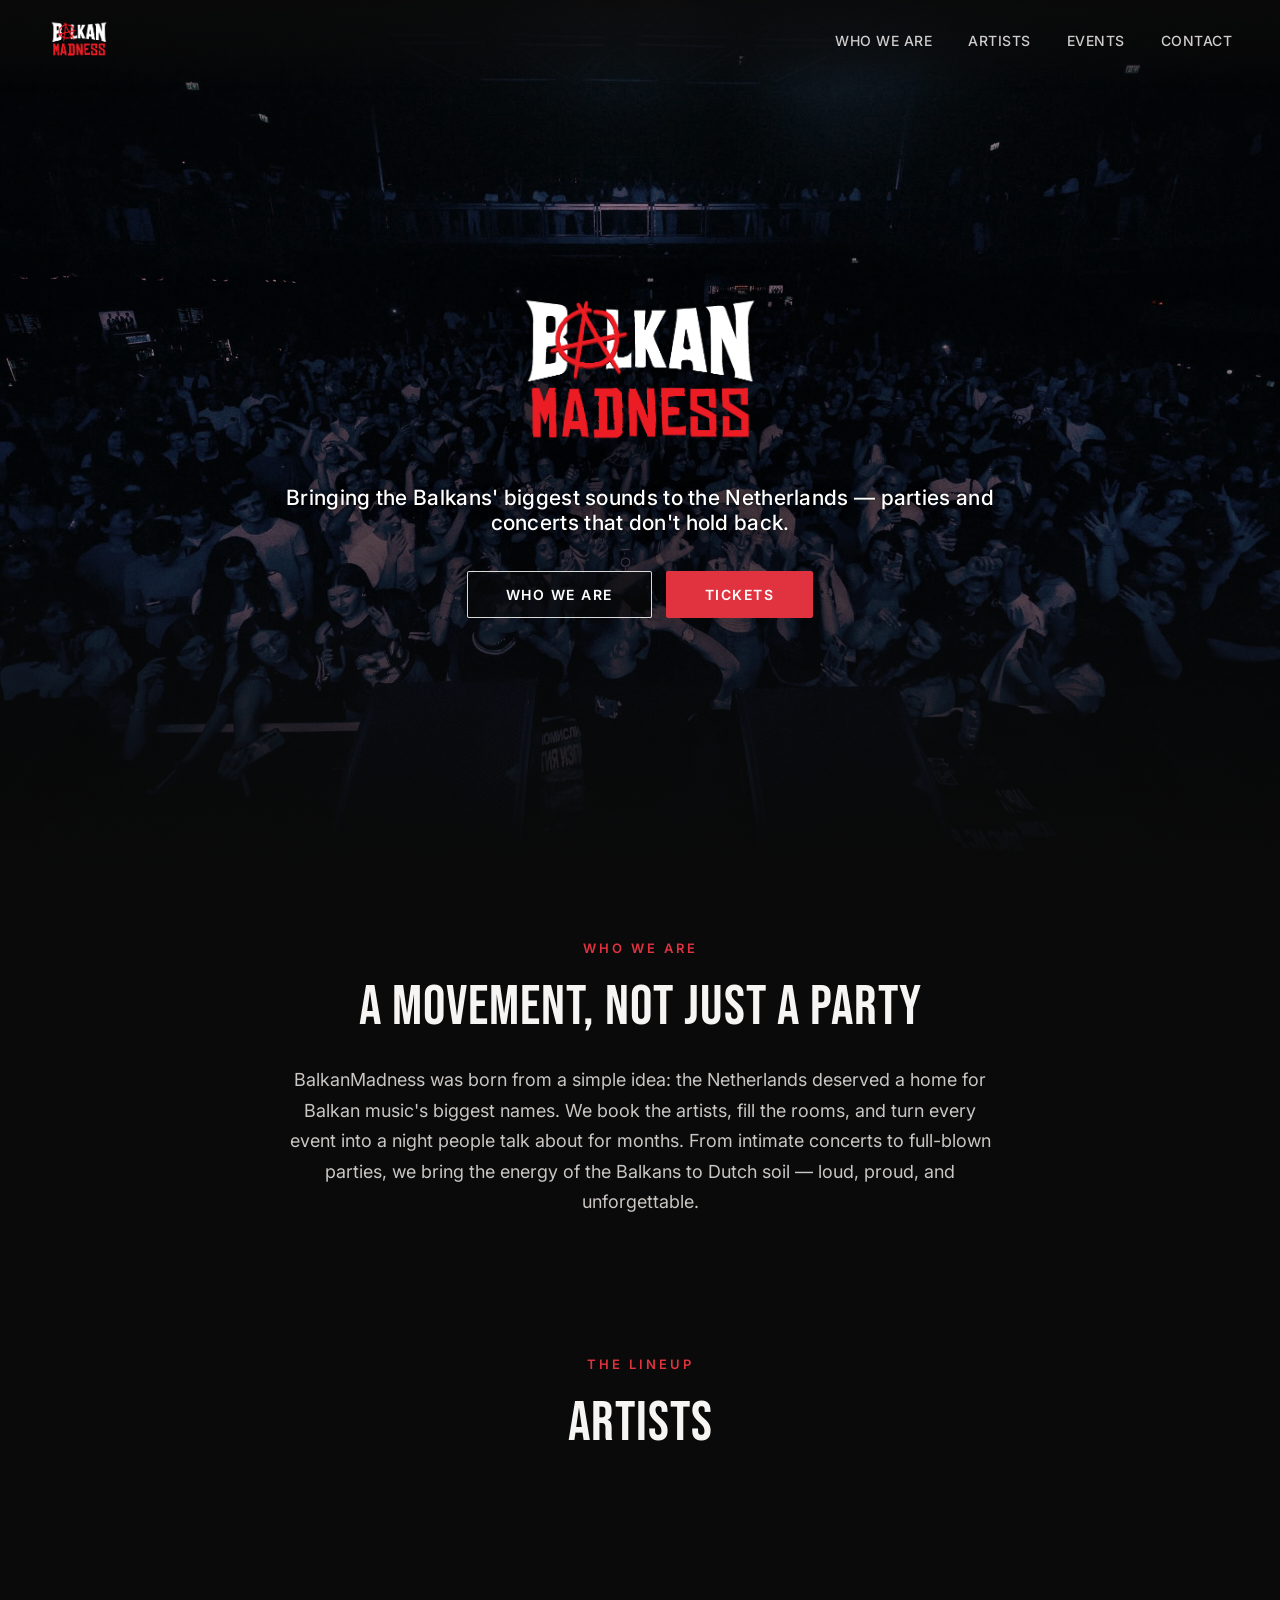
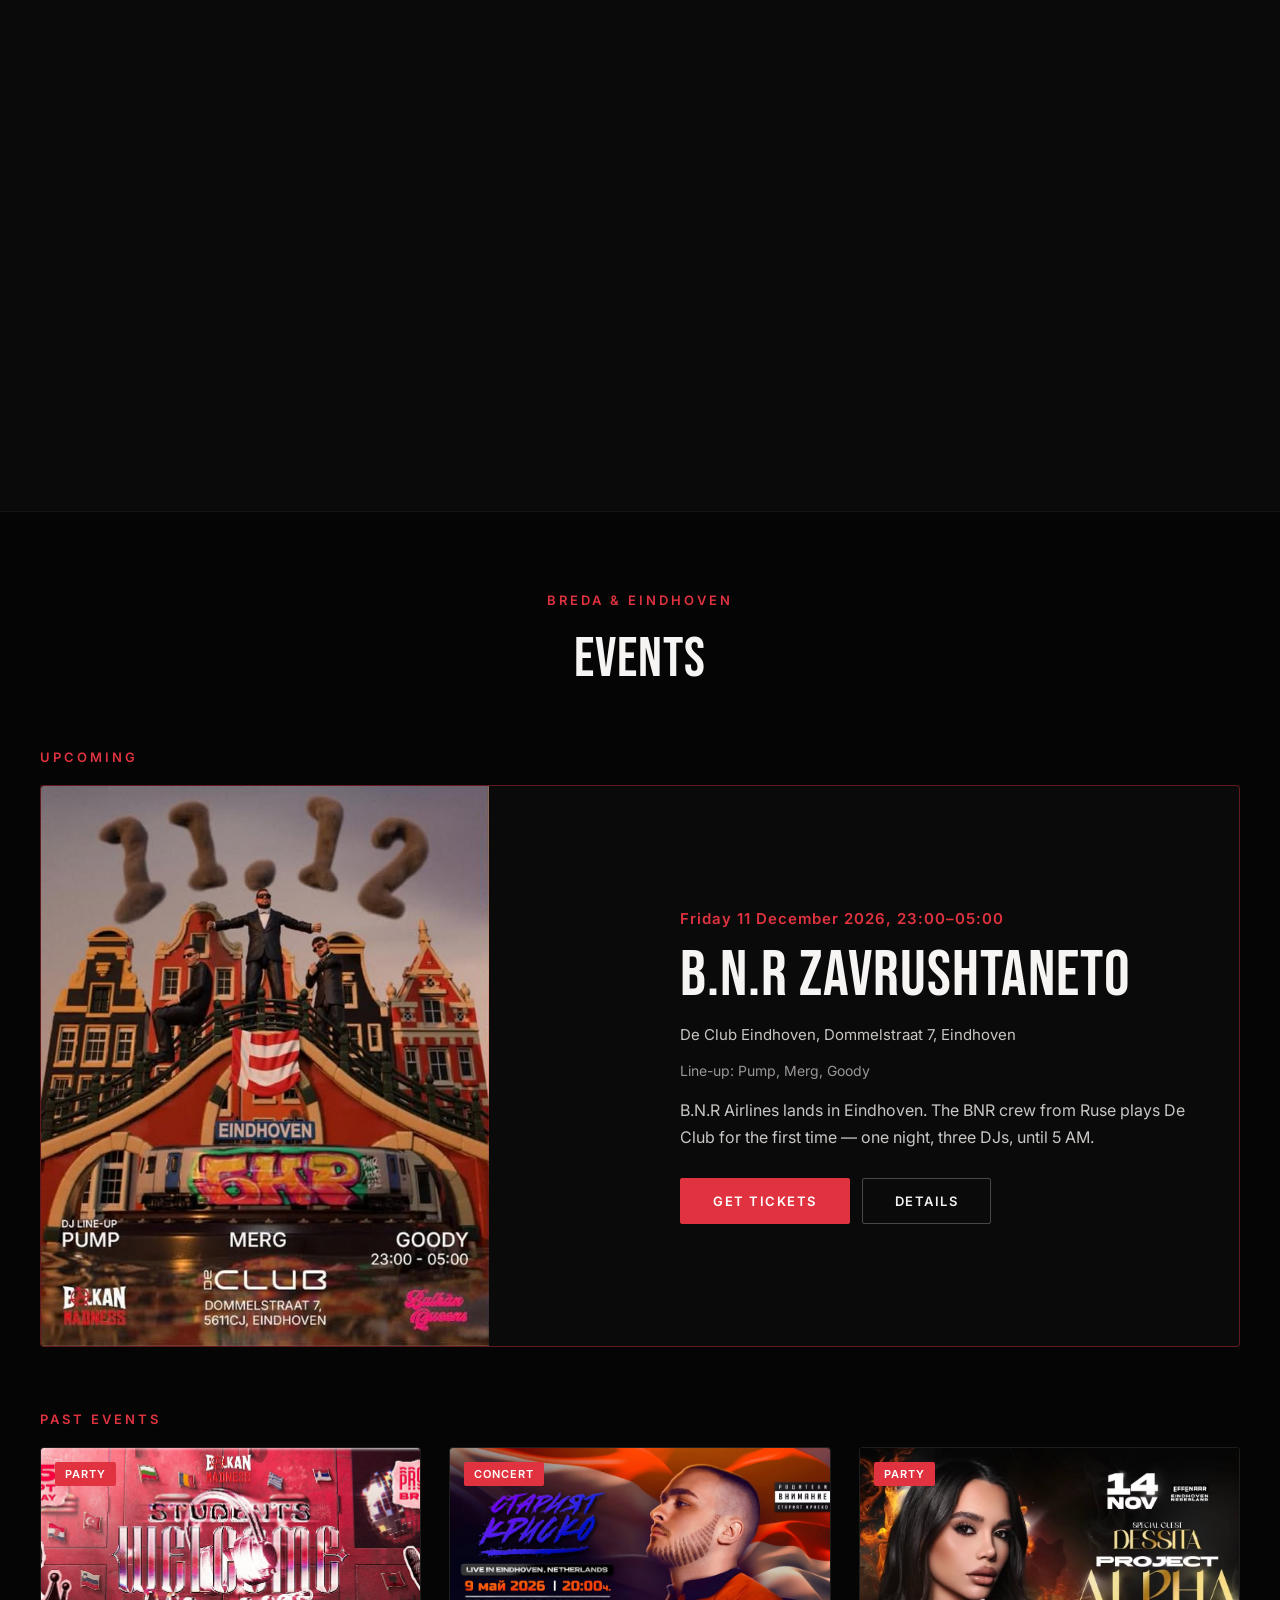
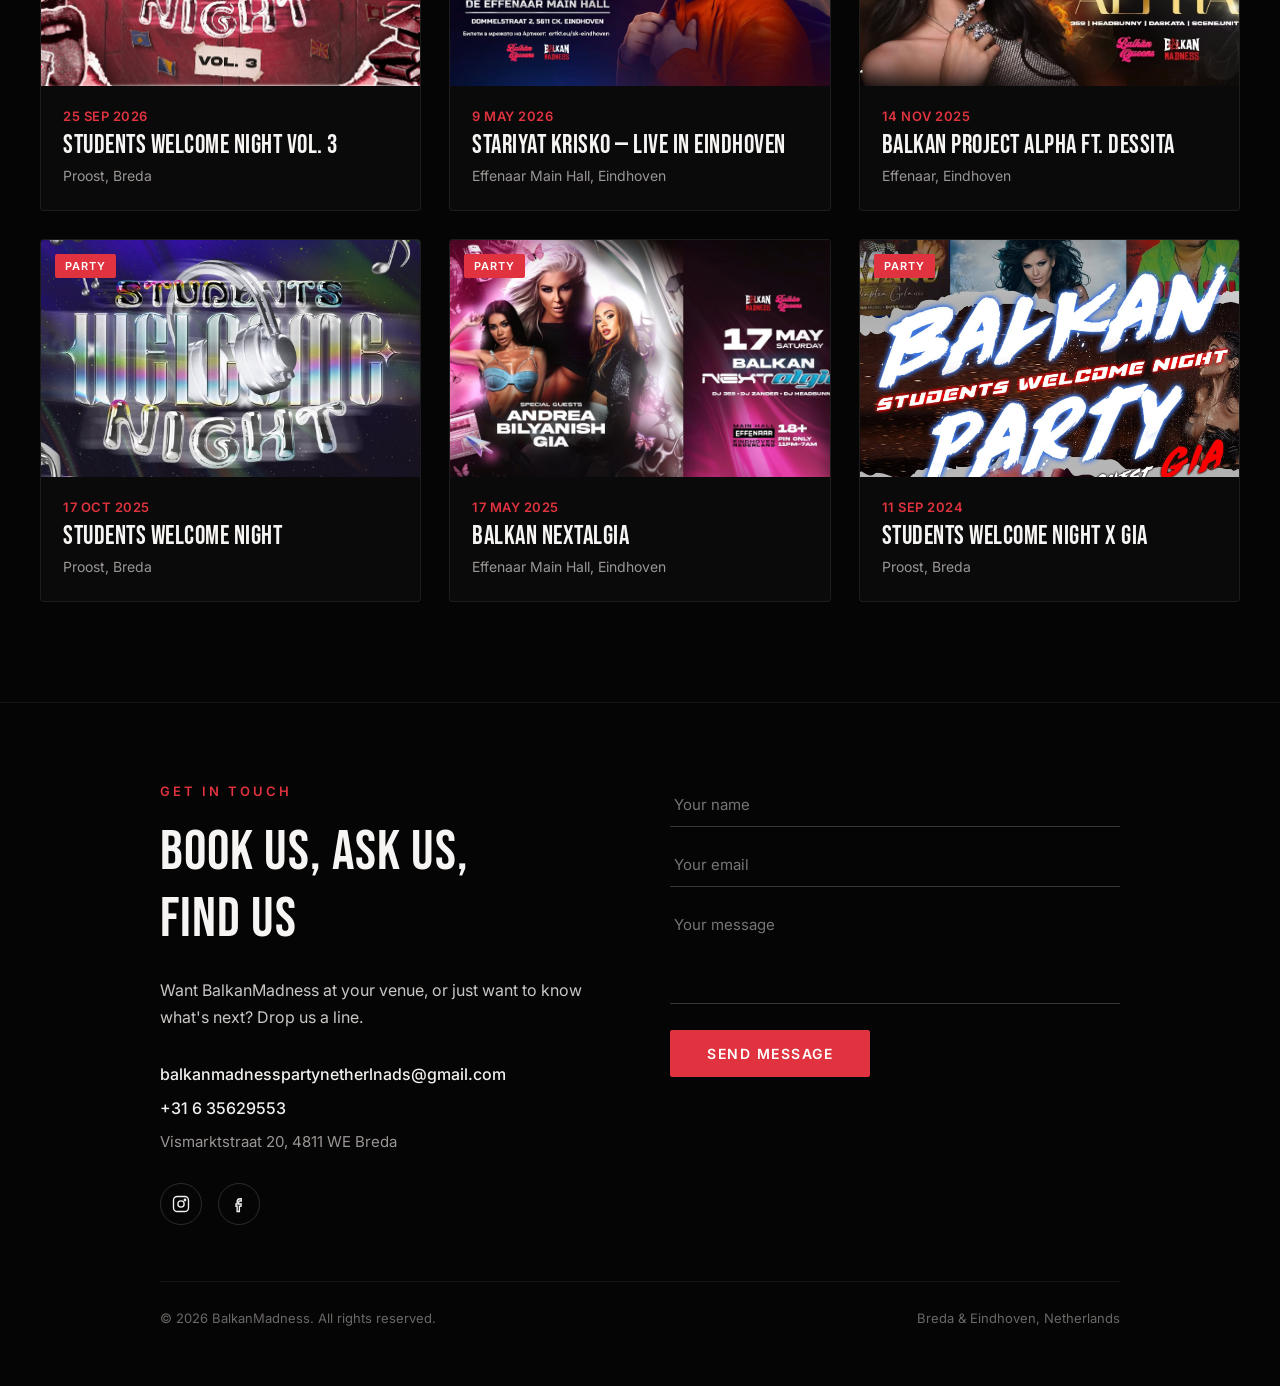
==== index.html @ 9ee56caf "BalkanMadness site with owner admin (Decap CMS) Co-Authored-By: Claude Opus 5.5 <noreply@anthropic.c" ====
<!DOCTYPE html>
<html lang="en">
<head>
<meta charset="utf-8">
<meta name="viewport" content="width=device-width, initial-scale=1">
<title>BalkanMadness — Balkan parties & concerts in the Netherlands</title>
<meta name="description" content="BalkanMadness brings the Balkans' biggest sounds to the Netherlands — parties and concerts in Breda & Eindhoven.">
<link rel="preconnect" href="https://fonts.googleapis.com">
<link rel="preconnect" href="https://fonts.gstatic.com" crossorigin>
<link href="https://fonts.googleapis.com/css2?family=Bebas+Neue&family=Inter:wght@400;500;600;700&display=swap" rel="stylesheet">
<link rel="stylesheet" href="styles.css">
</head>
<body>

<nav class="nav">
  <a href="#top" class="nav__logo"><img src="assets/logo.png" alt="BalkanMadness"></a>
  <div class="nav__links">
    <a href="#who">WHO WE ARE</a>
    <a href="#artists">ARTISTS</a>
    <a href="#events">EVENTS</a>
    <a href="#contact">CONTACT</a>
  </div>
</nav>

<section class="hero" id="top">
  <div class="hero__slides" id="heroSlides"></div>
  <div class="hero__fade"></div>
  <div class="hero__content">
    <div class="hero__glow"></div>
    <img class="hero__logo" src="assets/logo.png" alt="BalkanMadness">
    <p class="hero__tagline" id="heroTagline">Bringing the Balkans' biggest sounds to the Netherlands — parties and concerts that don't hold back.</p>
    <div class="hero__ctas">
      <a href="#who" class="btn btn--ghost">WHO WE ARE</a>
      <a href="https://weeztix.shop/zadm76kb" target="_blank" rel="noopener" class="btn btn--red" id="heroTickets">TICKETS</a>
    </div>
  </div>
  <div class="hero__dots" id="heroDots"></div>
</section>

<section class="section who" id="who">
  <div class="who__inner">
    <div class="eyebrow">WHO WE ARE</div>
    <h2 class="h2" id="whoHeading">A movement, not just a party</h2>
    <p class="body-lg" id="whoText">BalkanMadness was born from a simple idea: the Netherlands deserved a home for Balkan music's biggest names. We book the artists, fill the rooms, and turn every event into a night people talk about for months. From intimate concerts to full-blown parties, we bring the energy of the Balkans to Dutch soil — loud, proud, and unforgettable.</p>
  </div>
</section>

<section class="section artists" id="artists">
  <div class="section-head">
    <div class="eyebrow">THE LINEUP</div>
    <h2 class="h2">Artists</h2>
  </div>
  <div id="artistList"></div>
</section>

<section class="section events" id="events">
  <div class="section-head">
    <div class="eyebrow">BREDA &amp; EINDHOVEN</div>
    <h2 class="h2">Events</h2>
  </div>
  <div class="container">
    <div class="eyebrow eyebrow--left">UPCOMING</div>
    <div id="upcomingList"></div>
  </div>
  <div class="container">
    <div class="eyebrow eyebrow--left">PAST EVENTS</div>
    <div class="past-grid" id="pastList"></div>
  </div>
</section>

<section class="section contact" id="contact">
  <div class="contact__inner">
    <div class="contact__info">
      <div class="eyebrow eyebrow--left">GET IN TOUCH</div>
      <h2 class="h2">Book us, ask us,<br>find us</h2>
      <p class="body" id="contactText">Want BalkanMadness at your venue, or just want to know what's next? Drop us a line.</p>
      <div class="contact__lines">
        <a href="mailto:balkanmadnesspartynetherlnads@gmail.com" class="contact__email" id="contactEmail">balkanmadnesspartynetherlnads@gmail.com</a>
        <a href="tel:+31635629553" id="contactPhone">+31 6 35629553</a>
        <div class="muted" id="contactAddress">Vismarktstraat 20, 4811 WE Breda</div>
      </div>
      <div class="socials">
        <a href="https://www.instagram.com/balkanmadnessparty" target="_blank" rel="noopener" aria-label="Instagram" id="socialInstagram">
          <svg width="18" height="18" viewBox="0 0 24 24" fill="none" stroke="#f2f0ee" stroke-width="1.8"><rect x="2" y="2" width="20" height="20" rx="5"/><circle cx="12" cy="12" r="4.2"/><circle cx="17.3" cy="6.7" r="1"/></svg>
        </a>
        <a href="https://www.facebook.com/profile.php?id=61557188572329" target="_blank" rel="noopener" aria-label="Facebook" id="socialFacebook">
          <svg width="18" height="18" viewBox="0 0 24 24" fill="none" stroke="#f2f0ee" stroke-width="1.8"><path d="M15 8h-2c-1 0-1.5.6-1.5 1.7V12H15l-.4 3h-2.1v7h-3v-7H8v-3h1.5V9.4C9.5 6.8 11 5 13.3 5H15v3z"/></svg>
        </a>
      </div>
    </div>
    <!-- TODO: form is not wired to any backend. Connect to Formspree / Netlify Forms / your API. -->
    <form class="contact__form" id="contactForm">
      <input type="text" name="name" placeholder="Your name" required>
      <input type="email" name="email" placeholder="Your email" required>
      <textarea name="message" rows="4" placeholder="Your message" required></textarea>
      <button type="submit" class="btn btn--red btn--solid">SEND MESSAGE</button>
    </form>
  </div>
  <footer class="footer">
    <div>© 2026 BalkanMadness. All rights reserved.</div>
    <div>Breda &amp; Eindhoven, Netherlands</div>
  </footer>
</section>

<div class="modal" id="modal" hidden>
  <div class="modal__card" role="dialog" aria-modal="true">
    <button class="modal__close" id="modalClose" aria-label="Close">&times;</button>
    <div class="modal__poster" id="modalPoster"></div>
    <div class="modal__body">
      <div class="tag" id="modalTag"></div>
      <div class="modal__title" id="modalTitle"></div>
      <div class="modal__meta">
        <div><div class="meta-label">WHEN</div><div id="modalWhen"></div></div>
        <div><div class="meta-label">WHERE</div><div id="modalWhere"></div></div>
        <div><div class="meta-label">LINE-UP</div><div id="modalLineup"></div></div>
        <div><div class="meta-label">HOSTED BY</div><div id="modalHosts"></div></div>
      </div>
      <p class="body" id="modalDesc"></p>
      <div class="modal__actions">
        <a id="modalTickets" class="btn btn--red btn--solid btn--sm" target="_blank" rel="noopener">GET TICKETS</a>
        <a id="modalFb" class="btn btn--outline-red btn--sm" target="_blank" rel="noopener">VIEW ON FACEBOOK</a>
      </div>
    </div>
  </div>
</div>

<script src="main.js"></script>
</body>
</html>
---- styles.css ----
:root {
  --bg: #0a0a0a;
  --bg-alt: #050505;
  --red: #e0333f;
  --red-hover: #ff4d57;
  --ink: #f2f0ee;
  --ink-strong: #f7f5f4;
  --ink-body: #c9c6c4;
  --ink-muted: #9a9694;
  --ink-faint: #6b6866;
  --nav-link: #cfcccb;
  --line: rgba(255,255,255,0.08);
  --display: 'Bebas Neue', sans-serif;
  --sans: 'Inter', sans-serif;
}
* { box-sizing: border-box; }
html { scroll-behavior: smooth; }
body { margin: 0; background: var(--bg); color: var(--ink); font-family: var(--sans); overflow-x: clip; }
a { color: var(--red); text-decoration: none; }
a:hover { color: var(--red-hover); }
::selection { background: var(--red); color: #fff; }
img { display: block; }

/* Type */
.eyebrow { font-size: 13px; letter-spacing: 3px; color: var(--red); font-weight: 600; margin-bottom: 18px; }
.eyebrow--left { margin-bottom: 20px; }
.h2 { font-family: var(--display); font-weight: 400; font-size: clamp(36px,5vw,56px); letter-spacing: 1px; margin: 0 0 24px; color: var(--ink-strong); }
.section-head { text-align: center; margin-bottom: 56px; }
.section-head .h2 { margin: 0; }
.body-lg { font-size: 18px; line-height: 1.7; color: var(--ink-body); }
.body { font-size: 16px; line-height: 1.7; color: var(--ink-body); }
.muted { font-size: 15px; color: var(--ink-muted); }
.container { max-width: 1200px; margin: 0 auto 64px; }
.container:last-child { margin-bottom: 0; }
.section { scroll-margin-top: 70px; padding: 40px 24px; }

/* Buttons */
.btn { display: inline-block; padding: 14px 38px; font-size: 14px; font-weight: 600; letter-spacing: 1.5px; border-radius: 2px; border: 1.5px solid transparent; cursor: pointer; font-family: var(--sans); transition: background .2s, border-color .2s; }
.btn--sm { padding: 12px 28px; font-size: 13px; }
.btn--red { background: var(--red); border-color: var(--red); color: #fff; }
.btn--red:hover { background: var(--red-hover); border-color: var(--red-hover); color: #fff; }
.btn--ghost { border-color: rgba(255,255,255,0.85); background: rgba(10,10,10,0.55); color: #fff; }
.btn--ghost:hover { border-color: #fff; background: rgba(255,255,255,0.08); color: #fff; }
.btn--outline-red { border-color: var(--red); color: var(--ink); }
.btn--outline-red:hover { background: var(--red); color: #fff; }
.btn--outline { border-color: rgba(255,255,255,0.25); color: var(--ink); padding: 14px 32px; font-size: 13px; }
.tag { display: inline-block; padding: 5px 10px; background: var(--red); color: #fff; font-size: 11px; font-weight: 600; letter-spacing: 1px; border-radius: 2px; }

/* Nav — fixed, gradient fade, no hard edge */
.nav { position: fixed; top: 0; left: 0; right: 0; z-index: 100; display: flex; align-items: center; justify-content: space-between; padding: 18px 48px 28px; background: linear-gradient(180deg, rgba(10,10,10,0.92) 0%, rgba(10,10,10,0.6) 60%, rgba(10,10,10,0) 100%); }
.nav__logo img { height: 44px; width: auto; }
.nav__links { display: flex; gap: 36px; }
.nav__links a { color: var(--nav-link); font-size: 14px; font-weight: 500; letter-spacing: .5px; }
.nav__links a:hover { color: var(--red); }

/* Hero */
.hero { position: relative; height: 100vh; min-height: 640px; display: flex; align-items: center; justify-content: center; overflow: hidden; }
.hero__slides, .hero__slide { position: absolute; inset: 0; }
.hero__slide { opacity: 0; transition: opacity 1.2s ease; }
.hero__slide.is-active { opacity: 1; }
.hero__img { width: 100%; height: 100%; background-size: cover; background-position: center 60%; filter: grayscale(.3) brightness(1.15) contrast(1.05); }
.hero__tint { position: absolute; inset: 0; background: var(--red); mix-blend-mode: soft-light; opacity: .4; }
.hero__vignette { position: absolute; inset: 0; background: radial-gradient(ellipse at center, rgba(0,0,0,.2) 0%, rgba(0,0,0,.45) 100%); }
.hero__fade { position: absolute; inset: 0; background: linear-gradient(180deg, rgba(10,10,10,.35) 0%, rgba(10,10,10,.1) 25%, rgba(10,10,10,.15) 55%, rgba(10,10,10,.7) 82%, #0a0a0a 100%); }
.hero__content { position: relative; z-index: 2; text-align: center; padding: 0 24px; max-width: 820px; }
.hero__glow { position: absolute; inset: -80px -120px; z-index: -1; background: radial-gradient(ellipse at center, rgba(0,0,0,.6) 0%, rgba(0,0,0,.35) 45%, transparent 72%); pointer-events: none; }
.hero__logo { width: clamp(160px,22vw,260px); height: auto; margin: 0 auto; filter: drop-shadow(0 4px 18px rgba(0,0,0,.75)); }
.hero__tagline { font-size: clamp(17px,2vw,21px); color: #fff; font-weight: 500; margin-top: 20px; letter-spacing: .3px; text-shadow: 0 2px 12px rgba(0,0,0,.9), 0 0 2px rgba(0,0,0,.8); }
.hero__ctas { display: flex; gap: 14px; justify-content: center; flex-wrap: wrap; margin-top: 36px; }
.hero__dots { position: absolute; bottom: 28px; left: 50%; transform: translateX(-50%); display: flex; gap: 8px; z-index: 2; }
.hero__dots span { width: 24px; height: 3px; background: rgba(255,255,255,.3); transition: background .3s; }
.hero__dots span.is-active { background: var(--red); }

/* Who */
.who { padding: 40px 24px 80px; display: flex; justify-content: center; }
.who__inner { max-width: 720px; text-align: center; }

/* Artists — scroll-linked reveal (opacity/transform set by JS) */
.artist { max-width: 1100px; margin: 0 auto 72px; display: flex; align-items: center; gap: 64px; will-change: opacity, transform; opacity: 0; }
.artist--reverse { flex-direction: row-reverse; }
.artist__photo { flex: 1 1 0; min-width: 280px; aspect-ratio: 4/5; position: relative; overflow: hidden; border-radius: 4px; }
.artist__photo--placeholder { background: linear-gradient(135deg, #1e1113, #0d0808); }
.artist__photo--placeholder::before { content: ''; position: absolute; inset: 0; background-image: repeating-linear-gradient(115deg, rgba(255,255,255,.05) 0 2px, transparent 2px 14px); }
.artist__photo--placeholder span { position: absolute; bottom: 16px; left: 16px; font-family: monospace; font-size: 12px; color: rgba(255,255,255,.55); }
.artist__img { position: absolute; inset: 0; background-size: cover; background-position: center 30%; filter: brightness(1.05) contrast(1.1);
  -webkit-mask-image: radial-gradient(ellipse 48% 58% at 50% 46%, #000 45%, rgba(0,0,0,.6) 70%, transparent 100%);
          mask-image: radial-gradient(ellipse 48% 58% at 50% 46%, #000 45%, rgba(0,0,0,.6) 70%, transparent 100%); }
.artist__img--cutout { -webkit-mask-image: none; mask-image: none; background-size: contain; background-repeat: no-repeat; background-position: center bottom; }
.artist__text { flex: 1 1 0; min-width: 280px; }
.artist__name { font-family: var(--display); font-size: clamp(40px,5vw,64px); letter-spacing: 1px; color: var(--ink-strong); line-height: 1; }
.rule { width: 48px; height: 3px; background: var(--red); margin: 20px 0 24px; }

/* Events */
.events { padding: 80px 24px 100px; background: var(--bg-alt); border-top: 1px solid rgba(255,255,255,.06); }
.upcoming { display: grid; grid-template-columns: repeat(auto-fit, minmax(300px, 1fr)); background: var(--bg); border: 1px solid rgba(224,51,63,.4); border-radius: 4px; overflow: hidden; cursor: pointer; transition: border-color .25s; margin-bottom: 24px; }
.upcoming:hover { border-color: var(--red); }
.upcoming__poster { aspect-ratio: 4/5; max-height: 560px; background: #000 center/cover no-repeat; }
.upcoming__body { padding: 40px; display: flex; flex-direction: column; justify-content: center; gap: 18px; }
.upcoming__date { font-size: 15px; color: var(--red); font-weight: 600; letter-spacing: 1px; }
.upcoming__title { font-family: var(--display); font-size: clamp(40px,5vw,64px); letter-spacing: 1px; color: var(--ink-strong); line-height: .95; }
.upcoming__venue { font-size: 15px; color: var(--ink-body); }
.upcoming__lineup { font-size: 14px; color: var(--ink-muted); }
.upcoming__body p { margin: 0; }
.upcoming__actions { display: flex; gap: 12px; flex-wrap: wrap; margin-top: 8px; }
.upcoming__actions .btn { padding: 14px 32px; font-size: 13px; }

.past-grid { display: grid; grid-template-columns: repeat(auto-fill, minmax(300px, 1fr)); gap: 28px; }
.card { background: var(--bg); border: 1px solid var(--line); border-radius: 4px; overflow: hidden; cursor: pointer; transition: border-color .25s, transform .25s; }
.card:hover { border-color: var(--red); transform: translateY(-4px); }
.card__poster { position: relative; aspect-ratio: 16/10; background: #000 center/cover no-repeat; }
.card__poster .tag { position: absolute; top: 14px; left: 14px; }
.card__body { padding: 22px 22px 26px; }
.card__date { font-size: 13px; color: var(--red); font-weight: 600; letter-spacing: .5px; margin-bottom: 8px; }
.card__title { font-family: var(--display); font-size: 26px; letter-spacing: .5px; color: var(--ink-strong); margin-bottom: 8px; line-height: 1.05; }
.card__venue { font-size: 14px; color: var(--ink-muted); }

/* Modal */
.modal { position: fixed; inset: 0; z-index: 200; background: rgba(0,0,0,.88); backdrop-filter: blur(6px); display: flex; align-items: flex-start; justify-content: center; overflow-y: auto; padding: 60px 20px; }
.modal[hidden], .modal__actions [hidden] { display: none; }
.modal__card { position: relative; width: 100%; max-width: 1000px; background: var(--bg); border: 1px solid rgba(255,255,255,.1); border-radius: 4px; overflow: hidden; }
.modal__close { position: absolute; top: 16px; right: 16px; z-index: 2; width: 40px; height: 40px; border-radius: 50%; border: 1px solid rgba(255,255,255,.2); background: rgba(10,10,10,.7); color: var(--ink); font-size: 20px; cursor: pointer; }
.modal__close:hover { border-color: var(--red); color: var(--red); }
.modal__poster { height: 70vh; background: #000 center/contain no-repeat; }
.modal__body { padding: 32px 36px 40px; }
.modal__title { font-family: var(--display); font-size: clamp(36px,5vw,56px); letter-spacing: 1px; color: var(--ink-strong); line-height: 1; margin: 14px 0 20px; }
.modal__meta { display: grid; grid-template-columns: repeat(auto-fit, minmax(220px, 1fr)); gap: 20px 32px; margin-bottom: 24px; font-size: 15px; color: var(--ink); }
.meta-label { font-size: 11px; letter-spacing: 2px; color: var(--ink-faint); font-weight: 600; margin-bottom: 6px; }
.modal__body .body { margin: 0 0 28px; max-width: 700px; }
.modal__actions { display: flex; gap: 12px; flex-wrap: wrap; }

/* Contact */
.contact { padding: 80px 24px 60px; background: var(--bg-alt); border-top: 1px solid rgba(255,255,255,.06); }
.contact__inner { max-width: 960px; margin: 0 auto; display: flex; gap: 80px; flex-wrap: wrap; }
.contact__info { flex: 1 1 320px; }
.contact__info .body { margin-bottom: 32px; }
.contact__lines { display: flex; flex-direction: column; gap: 14px; margin-bottom: 32px; }
.contact__lines a { color: var(--ink); font-size: 16px; font-weight: 500; }
.contact__lines a:hover { color: var(--red); }
.contact__email { word-break: break-all; }
.socials { display: flex; gap: 16px; }
.socials a { width: 42px; height: 42px; border: 1px solid rgba(255,255,255,.15); border-radius: 50%; display: flex; align-items: center; justify-content: center; transition: .2s; }
.socials a:hover { border-color: var(--red); background: rgba(224,51,63,.1); }
.contact__form { flex: 1 1 340px; display: flex; flex-direction: column; gap: 16px; }
.contact__form input, .contact__form textarea { background: transparent; border: none; border-bottom: 1px solid rgba(255,255,255,.2); padding: 12px 4px; color: var(--ink); font-size: 15px; font-family: var(--sans); outline: none; resize: none; }
.contact__form input:focus, .contact__form textarea:focus { border-bottom-color: var(--red); }
.contact__form .btn { align-self: flex-start; margin-top: 10px; padding: 14px 36px; }
.footer { max-width: 960px; margin: 56px auto 0; padding-top: 28px; border-top: 1px solid rgba(255,255,255,.06); display: flex; justify-content: space-between; flex-wrap: wrap; gap: 12px; font-size: 13px; color: var(--ink-faint); }

/* Mobile */
@media (max-width: 760px) {
  .nav { padding: 14px 20px 24px; }
  .nav__logo img { height: 34px; }
  .nav__links { gap: 16px; }
  .nav__links a { font-size: 11px; }
  .artist, .artist--reverse { flex-direction: column; gap: 28px; }
  .artist__photo, .artist__text { min-width: 0; width: 100%; }
  .upcoming__body { padding: 28px 22px; }
  .modal__body { padding: 24px 22px 30px; }
  .modal__poster { height: 50vh; }
}
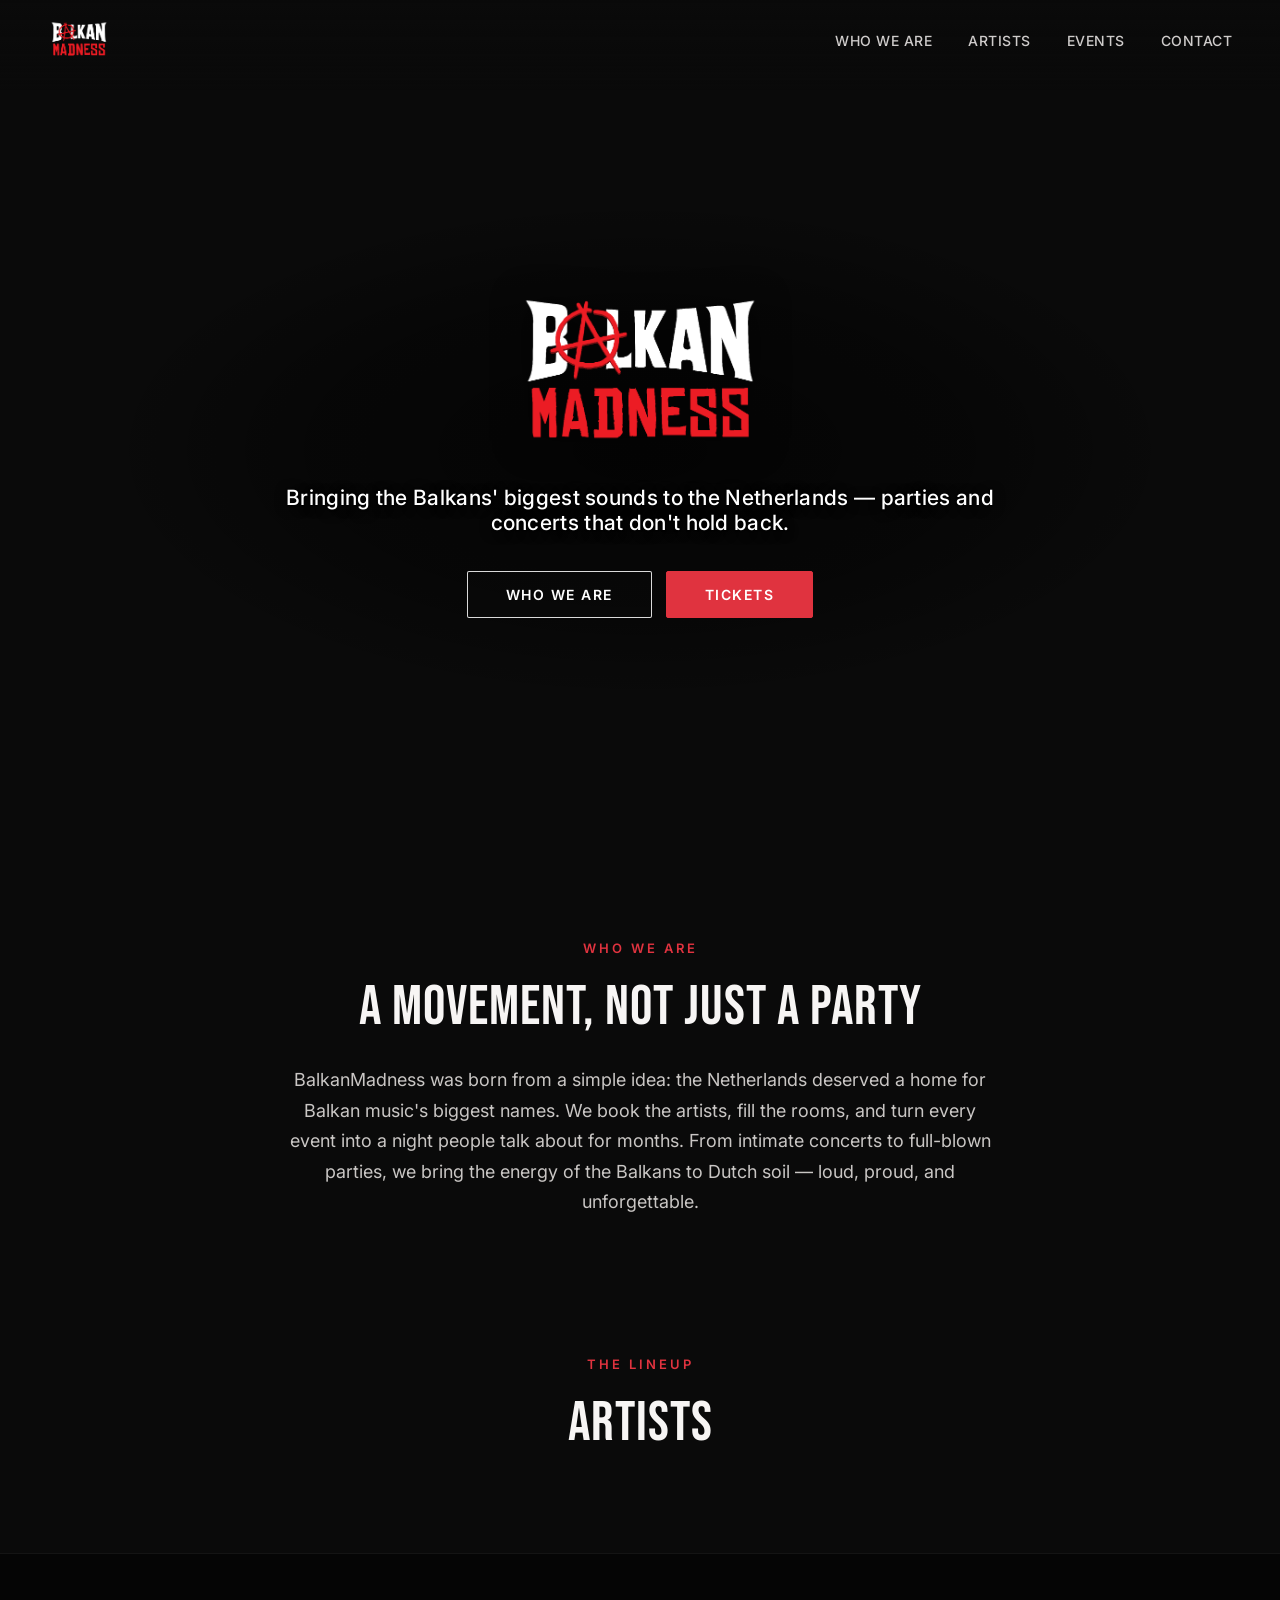
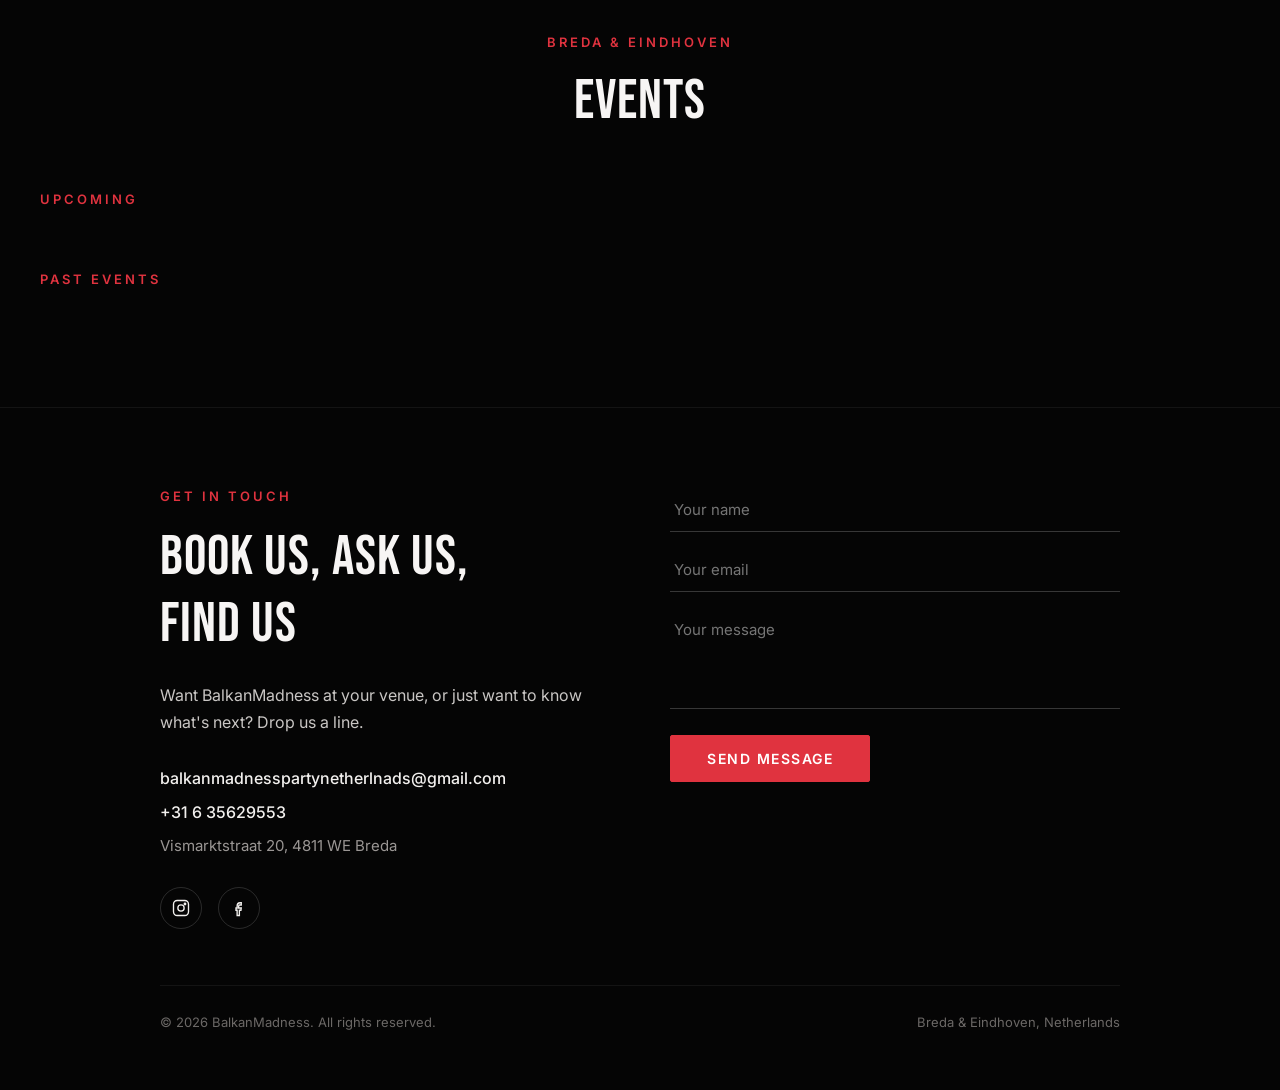
==== commit 5e6632dc: "Admin: dark BalkanMadness skin, live previews, one entry per event - Events are now one file each (c" ====
--- a/index.html
+++ b/index.html
@@ -103,27 +103,10 @@
 </section>
 
 <div class="modal" id="modal" hidden>
-  <div class="modal__card" role="dialog" aria-modal="true">
-    <button class="modal__close" id="modalClose" aria-label="Close">&times;</button>
-    <div class="modal__poster" id="modalPoster"></div>
-    <div class="modal__body">
-      <div class="tag" id="modalTag"></div>
-      <div class="modal__title" id="modalTitle"></div>
-      <div class="modal__meta">
-        <div><div class="meta-label">WHEN</div><div id="modalWhen"></div></div>
-        <div><div class="meta-label">WHERE</div><div id="modalWhere"></div></div>
-        <div><div class="meta-label">LINE-UP</div><div id="modalLineup"></div></div>
-        <div><div class="meta-label">HOSTED BY</div><div id="modalHosts"></div></div>
-      </div>
-      <p class="body" id="modalDesc"></p>
-      <div class="modal__actions">
-        <a id="modalTickets" class="btn btn--red btn--solid btn--sm" target="_blank" rel="noopener">GET TICKETS</a>
-        <a id="modalFb" class="btn btn--outline-red btn--sm" target="_blank" rel="noopener">VIEW ON FACEBOOK</a>
-      </div>
-    </div>
-  </div>
+  <div class="modal__card" role="dialog" aria-modal="true" id="modalCard"></div>
 </div>
 
+<script src="render.js"></script>
 <script src="main.js"></script>
 </body>
 </html>
--- a/styles.css
+++ b/styles.css
@@ -154,6 +154,7 @@
   .nav__links a { font-size: 11px; }
   .artist, .artist--reverse { flex-direction: column; gap: 28px; }
   .artist__photo, .artist__text { min-width: 0; width: 100%; }
+  .artist__photo { flex: none; } /* column layout: flex-basis 0 would collapse the photo to 0 height */
   .upcoming__body { padding: 28px 22px; }
   .modal__body { padding: 24px 22px 30px; }
   .modal__poster { height: 50vh; }
